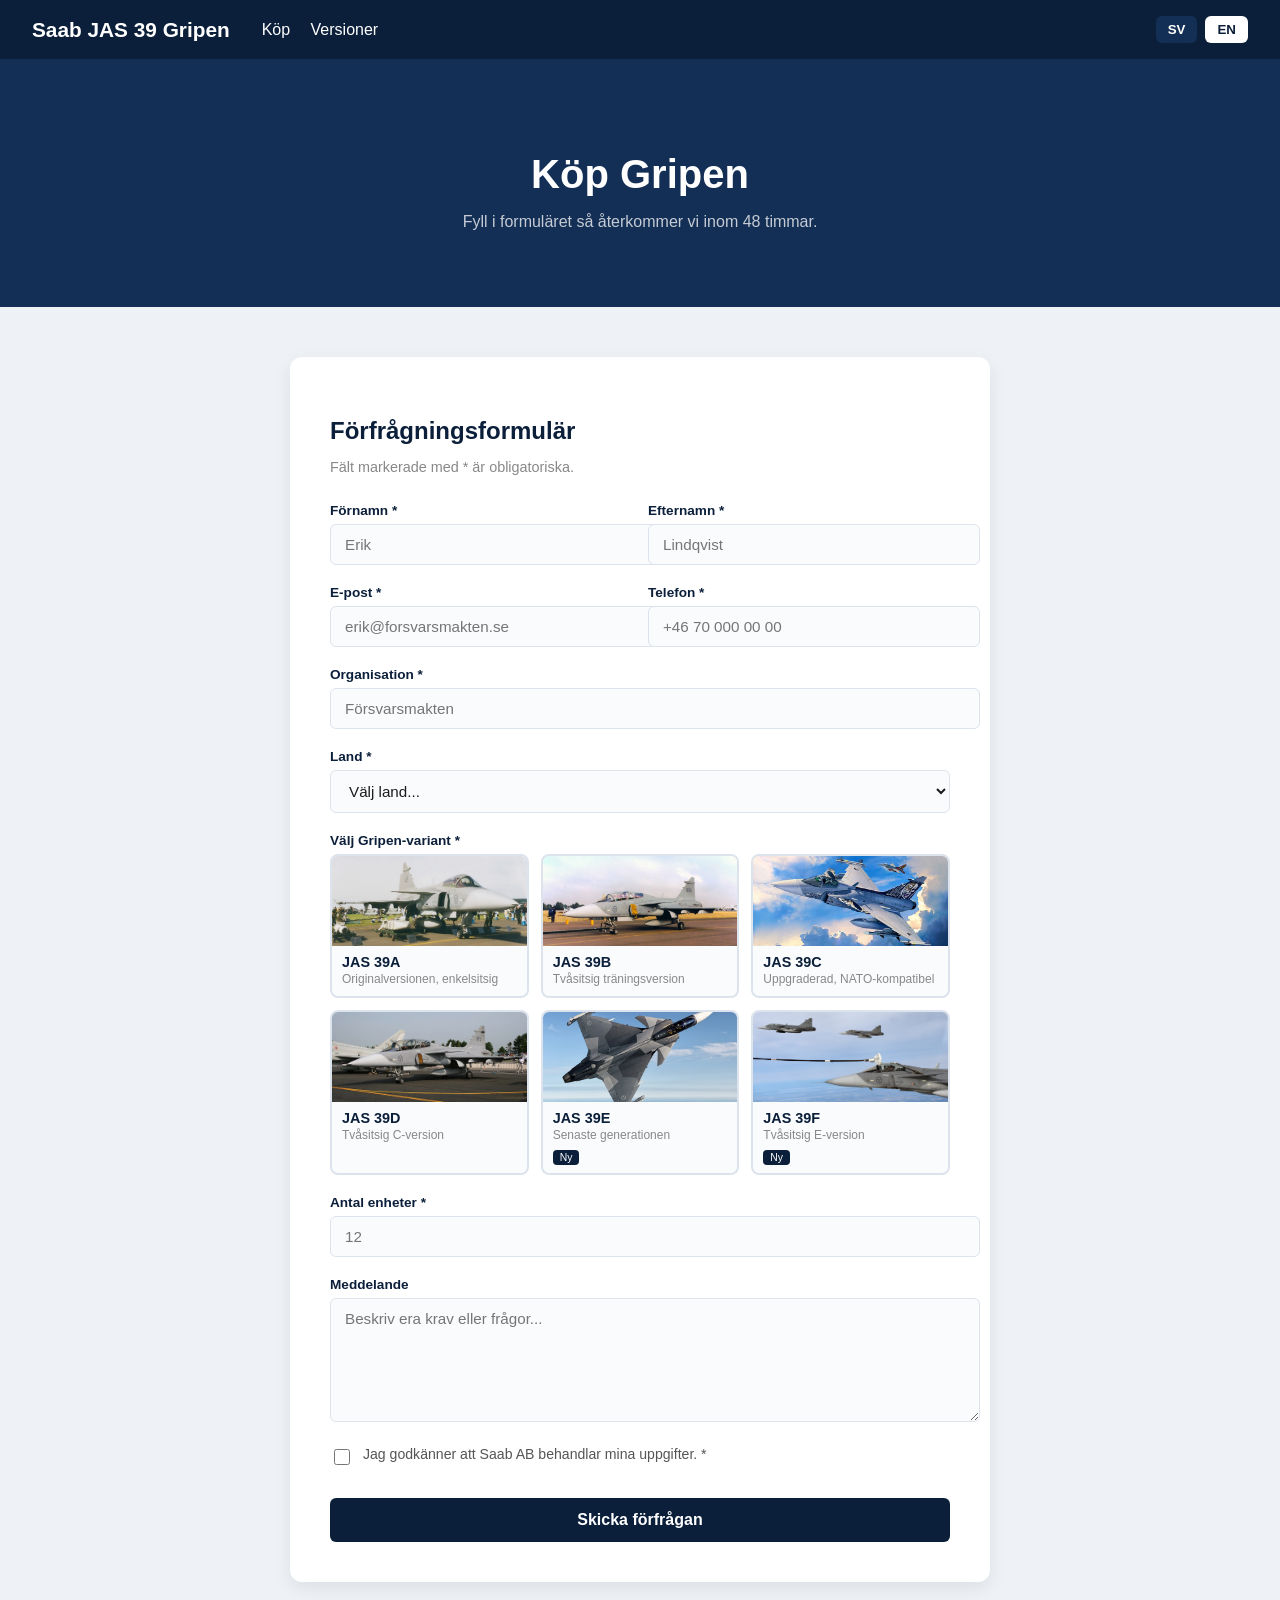
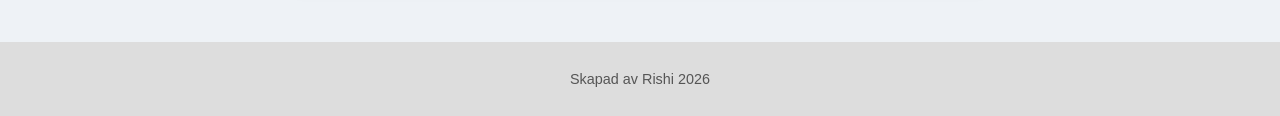
==== Köp/köp.html @ 461023c5 "16/03" ====
<!DOCTYPE html>
<html lang="sv">

<head>
    <meta charset="UTF-8">
    <meta name="viewport" content="width=device-width, initial-scale=1.0">
    <title>Köp – Saab JAS 39 Gripen</title>
    <link rel="stylesheet" href="köp.css">
    <link rel="icon" href="images/logo.png">
    <link rel="stylesheet" href="köpStyle.css">
</head>

<body>

    <header class="topbar">
        <div class="leftSide">
            <a href="index.html" class="logo">Saab JAS 39 Gripen</a>
            <nav>
                <a href="köp.html" data-sv="Köp" data-en="Buy">Köp</a>
                <a href="versioner.html" data-sv="Versioner" data-en="Versions">Versioner</a>
            </nav>
        </div>
        <div class="lang">
            <button class="langBtn active" id="btnSV">SV</button>
            <button class="langBtn" id="btnEN">EN</button>
        </div>
    </header>

    <section class="hero">
        <h1 data-sv="Köp Gripen" data-en="Buy Gripen">Köp Gripen</h1>
        <p data-sv="Fyll i formuläret så återkommer vi inom 48 timmar."
            data-en="Fill in the form and we'll get back to you within 48 hours.">
            Fyll i formuläret så återkommer vi inom 48 timmar.
        </p>
    </section>

    <main>
        <div class="formCard">
            <h2 data-sv="Förfrågningsformulär" data-en="Inquiry Form">Förfrågningsformulär</h2>
            <p class="sub" data-sv="Fält markerade med * är obligatoriska."
                data-en="Fields marked with * are required.">
                Fält markerade med * är obligatoriska.
            </p>

            <form id="orderForm" novalidate>

                <div class="fieldRow">
                    <div class="fieldGroup">
                        <label for="fname" data-sv="Förnamn *" data-en="First Name *">Förnamn *</label>
                        <input type="text" id="fname" placeholder="Erik">
                        <p class="errMsg" id="err-fname" data-sv="Ange förnamn." data-en="Enter first name.">Ange
                            förnamn.</p>
                    </div>
                    <div class="fieldGroup">
                        <label for="lname" data-sv="Efternamn *" data-en="Last Name *">Efternamn *</label>
                        <input type="text" id="lname" placeholder="Lindqvist">
                        <p class="errMsg" id="err-lname" data-sv="Ange efternamn." data-en="Enter last name.">Ange
                            efternamn.</p>
                    </div>
                </div>

                <div class="fieldRow">
                    <div class="fieldGroup">
                        <label for="email" data-sv="E-post *" data-en="Email *">E-post *</label>
                        <input type="email" id="email" placeholder="erik@forsvarsmakten.se">
                        <p class="errMsg" id="err-email" data-sv="Ange en giltig e-post."
                            data-en="Enter a valid email.">Ange en giltig e-post.</p>
                    </div>
                    <div class="fieldGroup">
                        <label for="phone" data-sv="Telefon *" data-en="Phone *">Telefon *</label>
                        <input type="tel" id="phone" placeholder="+46 70 000 00 00">
                        <p class="errMsg" id="err-phone" data-sv="Ange telefonnummer." data-en="Enter phone number.">
                            Ange telefonnummer.</p>
                    </div>
                </div>

                <div class="fieldGroup">
                    <label for="org" data-sv="Organisation *" data-en="Organisation *">Organisation *</label>
                    <input type="text" id="org" placeholder="Försvarsmakten">
                    <p class="errMsg" id="err-org" data-sv="Ange organisation." data-en="Enter organisation.">Ange
                        organisation.</p>
                </div>

                <div class="fieldGroup">
                    <label for="country" data-sv="Land *" data-en="Country *">Land *</label>
                    <select id="country">
                        <option value="" data-sv="Välj land..." data-en="Select country...">Välj land...</option>
                        <option>Sverige</option>
                        <option>Finland</option>
                        <option>Brasilien</option>
                        <option>Tjeckien</option>
                        <option>Ungern</option>
                        <option>Sydafrika</option>
                        <option>Thailand</option>
                        <option data-sv="Annat" data-en="Other">Annat</option>
                    </select>
                    <p class="errMsg" id="err-country" data-sv="Välj land." data-en="Select a country.">Välj land.</p>
                </div>

                <div class="fieldGroup">
                    <label data-sv="Välj Gripen-variant *" data-en="Choose Gripen Variant *">Välj Gripen-variant
                        *</label>
                    <div class="modelPicker">

                        <div class="modelCard" data-variant="JAS 39A">
                            <img src="39A.jpg" alt="JAS 39A">
                            <div class="modelInfo">
                                <span class="modelName">JAS 39A</span>
                                <span class="modelDesc" data-sv="Originalversionen, enkelsitsig"
                                    data-en="Original version, single-seat">Originalversionen, enkelsitsig</span>
                            </div>
                        </div>

                        <div class="modelCard" data-variant="JAS 39B">
                            <img src="39B.jpg" alt="JAS 39B">
                            <div class="modelInfo">
                                <span class="modelName">JAS 39B</span>
                                <span class="modelDesc" data-sv="Tvåsitsig träningsversion"
                                    data-en="Twin-seat training version">Tvåsitsig träningsversion</span>
                            </div>
                        </div>

                        <div class="modelCard" data-variant="JAS 39C">
                            <img src="39C.jpg" alt="JAS 39C">
                            <div class="modelInfo">
                                <span class="modelName">JAS 39C</span>
                                <span class="modelDesc" data-sv="Uppgraderad, NATO-kompatibel"
                                    data-en="Upgraded, NATO-compatible">Uppgraderad, NATO-kompatibel</span>
                            </div>
                        </div>

                        <div class="modelCard" data-variant="JAS 39D">
                            <img src="39D.jpg" alt="JAS 39D">
                            <div class="modelInfo">
                                <span class="modelName">JAS 39D</span>
                                <span class="modelDesc" data-sv="Tvåsitsig C-version"
                                    data-en="Twin-seat C-version">Tvåsitsig C-version</span>
                            </div>
                        </div>

                        <div class="modelCard" data-variant="JAS 39E">
                            <img src="39E.avif" alt="JAS 39E">
                            <div class="modelInfo">
                                <span class="modelName">JAS 39E</span>
                                <span class="modelDesc" data-sv="Senaste generationen"
                                    data-en="Latest generation">Senaste generationen</span>
                                <span class="modelTag" data-sv="Ny" data-en="New">Ny</span>
                            </div>
                        </div>

                        <div class="modelCard" data-variant="JAS 39F">
                            <img src="39F.jpg" alt="JAS 39F">
                            <div class="modelInfo">
                                <span class="modelName">JAS 39F</span>
                                <span class="modelDesc" data-sv="Tvåsitsig E-version"
                                    data-en="Twin-seat E-version">Tvåsitsig E-version</span>
                                <span class="modelTag" data-sv="Ny" data-en="New">Ny</span>
                            </div>
                        </div>

                    </div>
                    <input type="hidden" id="variant">
                    <p class="errMsg" id="err-variant" data-sv="Välj en variant." data-en="Select a variant.">Välj en
                        variant.</p>
                </div>

                <div class="fieldGroup">
                    <label for="qty" data-sv="Antal enheter *" data-en="Number of Units *">Antal enheter *</label>
                    <input type="number" id="qty" placeholder="12" min="1">
                    <p class="errMsg" id="err-qty" data-sv="Ange antal (min 1)." data-en="Enter quantity (min 1).">Ange
                        antal (min 1).</p>
                </div>

                <div class="fieldGroup">
                    <label for="message" data-sv="Meddelande" data-en="Message">Meddelande</label>
                    <textarea id="message" placeholder="Beskriv era krav eller frågor..."></textarea>
                </div>

                <div class="checkRow">
                    <input type="checkbox" id="terms">
                    <label for="terms" data-sv="Jag godkänner att Saab AB behandlar mina uppgifter. *"
                        data-en="I agree that Saab AB may process my data. *">
                        Jag godkänner att Saab AB behandlar mina uppgifter. *
                    </label>
                </div>
                <p class="errMsg" id="err-terms" data-sv="Du måste godkänna villkoren."
                    data-en="You must accept the terms.">Du måste godkänna villkoren.</p>

                <button type="submit" class="submitBtn" data-sv="Skicka förfrågan" data-en="Submit Inquiry">Skicka
                    förfrågan</button>

            </form>
        </div>
    </main>

    <div class="thankYou" id="thankYou">
        <div class="thankYouInner">
            <div class="thankYouCheck">✓</div>
            <h2 data-sv="Tack för din förfrågan!" data-en="Thank you for your inquiry!">Tack för din förfrågan!</h2>
            <p data-sv="Vi har tagit emot din beställning. Saabs försvarsteam återkommer inom 48 timmar."
                data-en="We have received your order. Saab's defence team will contact you within 48 hours.">
                Vi har tagit emot din beställning. Saabs försvarsteam återkommer inom 48 timmar.
            </p>
        </div>
    </div>

    <footer>
        <p data-sv="Skapad av Rishi 2026" data-en="Created by Rishi 2026">Skapad av Rishi 2026</p>
    </footer>

    <script src="köp.js"></script>

</body>

</html>
---- Köp/köpStyle.css ----
body {
    margin: 0;
    font-family: Arial, Helvetica, sans-serif;
    background: #eef2f6;
    color: #1c1c1c;
}

/* TOPBAR */
.topbar {
    background: #0b1f3a;
    color: white;
    padding: 1rem 2rem;
    display: flex;
    justify-content: space-between;
    align-items: center;
}

.leftSide {
    display: flex;
    align-items: center;
    gap: 2rem;
}

.logo {
    color: white;
    text-decoration: none;
    font-weight: bold;
    font-size: 1.3rem;
}

nav a {
    color: white;
    text-decoration: none;
    margin-right: 1rem;
}

.lang {
    display: flex;
    gap: 8px;
}

.langBtn {
    background: white;
    color: #0b1f3a;
    border: none;
    padding: 6px 12px;
    border-radius: 6px;
    font-weight: bold;
    cursor: pointer;
}

.langBtn.active {
    background: #142f55;
    color: white;
}

/* HERO */
.hero {
    background: #142f55;
    color: white;
    padding: 60px 20px;
    text-align: center;
}

.hero h1 {
    font-size: 2.5rem;
    margin-bottom: 10px;
}

.hero p {
    font-size: 1rem;
    opacity: 0.75;
}

/* MAIN */
main {
    max-width: 700px;
    margin: 50px auto;
    padding: 0 20px;
}

/* FORM CARD */
.formCard {
    background: white;
    padding: 40px;
    border-radius: 12px;
    box-shadow: 0 6px 18px rgba(0, 0, 0, 0.08);
}

.formCard h2 {
    font-size: 1.5rem;
    margin-bottom: 6px;
    color: #0b1f3a;
}

.formCard .sub {
    color: #888;
    font-size: 0.9rem;
    margin-bottom: 28px;
}

/* FIELDS */
.fieldGroup {
    margin-bottom: 20px;
}

.fieldRow {
    display: grid;
    grid-template-columns: 1fr 1fr;
    gap: 16px;
}

label {
    display: block;
    font-size: 0.85rem;
    font-weight: bold;
    margin-bottom: 6px;
    color: #0b1f3a;
}

input,
select,
textarea {
    width: 100%;
    padding: 11px 14px;
    border: 1.5px solid #dde3ec;
    border-radius: 6px;
    font-family: Arial, Helvetica, sans-serif;
    font-size: 0.95rem;
    color: #1c1c1c;
    background: #fafbfd;
    outline: none;
    transition: border-color 0.2s;
}

input:focus,
select:focus,
textarea:focus {
    border-color: #4a9eff;
}

textarea {
    resize: vertical;
    min-height: 100px;
}

/* MODEL PICKER */
.modelPicker {
    display: grid;
    grid-template-columns: repeat(3, 1fr);
    gap: 12px;
    margin-top: 4px;
}

.modelCard {
    border: 2px solid #dde3ec;
    border-radius: 8px;
    overflow: hidden;
    cursor: pointer;
    transition: border-color 0.2s, box-shadow 0.2s;
    background: #fafbfd;
}

.modelCard:hover {
    border-color: #4a9eff;
}

.modelCard.selected {
    border-color: #0b1f3a;
    box-shadow: 0 0 0 3px rgba(11, 31, 58, 0.12);
}

.modelCard img {
    width: 100%;
    height: 90px;
    object-fit: cover;
    display: block;
}

.modelInfo {
    padding: 8px 10px;
    display: flex;
    flex-direction: column;
    gap: 2px;
}

.modelName {
    font-weight: bold;
    font-size: 0.9rem;
    color: #0b1f3a;
}

.modelDesc {
    font-size: 0.75rem;
    color: #888;
    line-height: 1.3;
}

.modelTag {
    display: inline-block;
    margin-top: 4px;
    font-size: 0.65rem;
    background: #0b1f3a;
    color: white;
    padding: 2px 7px;
    border-radius: 4px;
    width: fit-content;
}

/* CHECKBOX */
.checkRow {
    display: flex;
    align-items: flex-start;
    gap: 10px;
    margin-bottom: 6px;
}

.checkRow input[type="checkbox"] {
    width: 16px;
    min-width: 16px;
    height: 16px;
    margin-top: 3px;
    cursor: pointer;
    accent-color: #0b1f3a;
}

.checkRow label {
    font-weight: normal;
    font-size: 0.88rem;
    color: #555;
    margin: 0;
}

/* ERROR */
.errMsg {
    color: #d9534f;
    font-size: 0.78rem;
    margin-top: 4px;
    display: none;
}

.errMsg.show {
    display: block;
}

input.error,
select.error {
    border-color: #d9534f;
}

.modelPicker.error .modelCard:not(.selected) {
    border-color: #d9534f;
}

/* SUBMIT */
.submitBtn {
    width: 100%;
    margin-top: 24px;
    padding: 13px;
    background: #0b1f3a;
    color: white;
    border: none;
    border-radius: 6px;
    font-size: 1rem;
    font-family: Arial, Helvetica, sans-serif;
    font-weight: bold;
    cursor: pointer;
    transition: background 0.2s;
}

.submitBtn:hover {
    background: #142f55;
}

/* THANK YOU */
.thankYou {
    display: none;
    max-width: 700px;
    margin: 0 auto 50px;
    padding: 0 20px;
}

.thankYou.show {
    display: block;
}

.thankYouInner {
    background: #0b1f3a;
    color: white;
    border-radius: 12px;
    padding: 50px 40px;
    text-align: center;
}

.thankYouCheck {
    width: 60px;
    height: 60px;
    background: rgba(74, 158, 255, 0.2);
    border-radius: 50%;
    display: flex;
    align-items: center;
    justify-content: center;
    font-size: 1.6rem;
    color: #4a9eff;
    margin: 0 auto 20px;
}

.thankYouInner h2 {
    font-size: 1.6rem;
    margin-bottom: 10px;
}

.thankYouInner p {
    color: rgba(255, 255, 255, 0.7);
    font-size: 0.95rem;
    line-height: 1.6;
}

/* FOOTER */
footer {
    background: #ddd;
    text-align: center;
    padding: 15px;
    margin-top: 60px;
    font-size: 0.9rem;
    color: #555;
}

/* RESPONSIVE */
@media (max-width: 600px) {
    .topbar {
        flex-direction: column;
        gap: 10px;
    }

    .fieldRow {
        grid-template-columns: 1fr;
    }

    .modelPicker {
        grid-template-columns: repeat(2, 1fr);
    }

    .formCard {
        padding: 24px;
    }
}
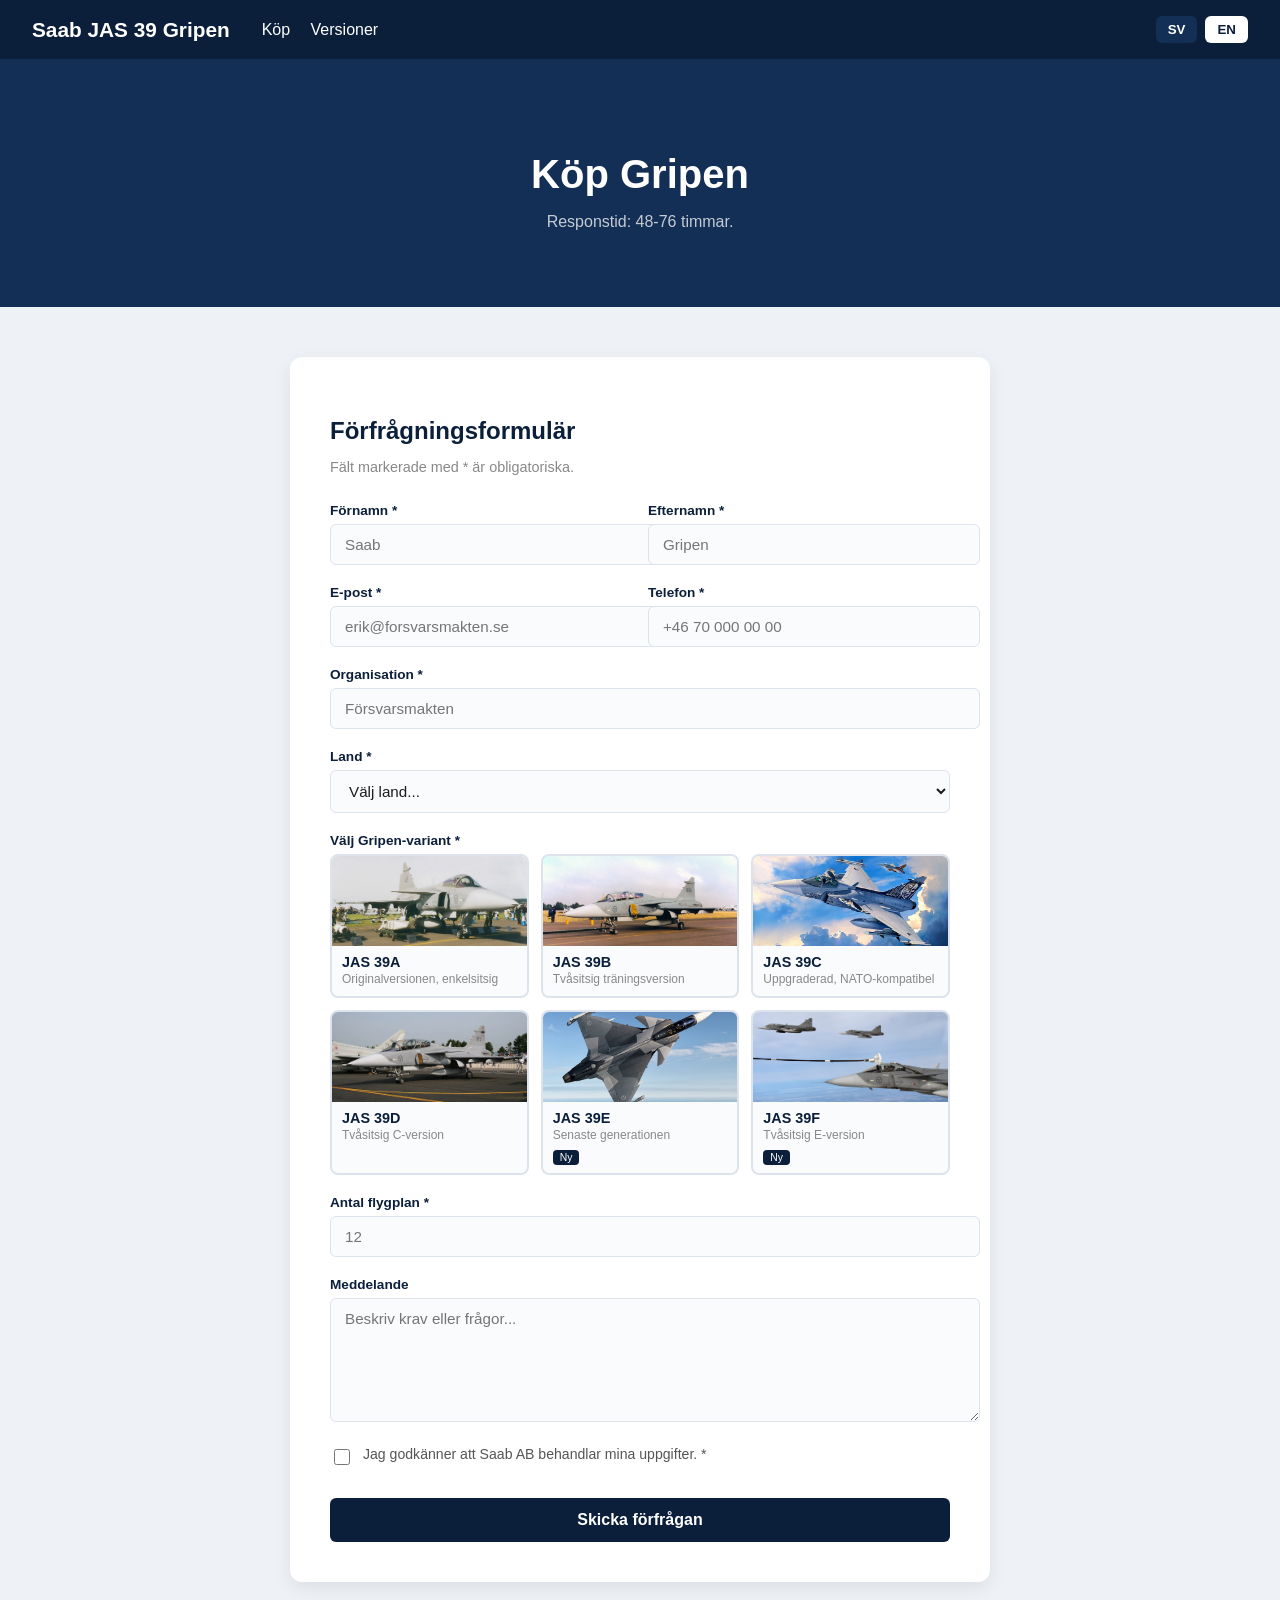
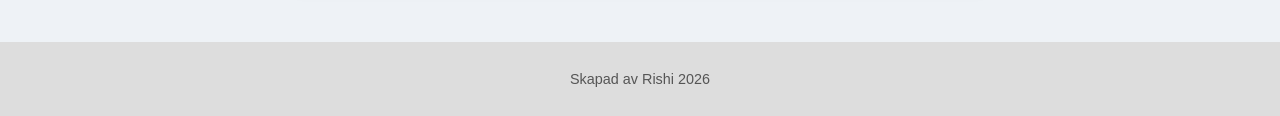
==== commit 8dc8bdb4: "Fixed ijhtml links" ====
--- a/Köp/köp.html
+++ b/Köp/köp.html
@@ -6,7 +6,7 @@
     <meta name="viewport" content="width=device-width, initial-scale=1.0">
     <title>Köp – Saab JAS 39 Gripen</title>
     <link rel="stylesheet" href="köp.css">
-    <link rel="icon" href="images/logo.png">
+    <link rel="icon" href="logo.png">
     <link rel="stylesheet" href="köpStyle.css">
 </head>
 
@@ -14,7 +14,8 @@
 
     <header class="topbar">
         <div class="leftSide">
-            <a href="index.html" class="logo">Saab JAS 39 Gripen</a>
+            <a href="../index.html" class="logo">Saab JAS 39
+                Gripen</a>
             <nav>
                 <a href="köp.html" data-sv="Köp" data-en="Buy">Köp</a>
                 <a href="versioner.html" data-sv="Versioner" data-en="Versions">Versioner</a>
@@ -30,7 +31,7 @@
         <h1 data-sv="Köp Gripen" data-en="Buy Gripen">Köp Gripen</h1>
         <p data-sv="Fyll i formuläret så återkommer vi inom 48 timmar."
             data-en="Fill in the form and we'll get back to you within 48 hours.">
-            Fyll i formuläret så återkommer vi inom 48 timmar.
+            Responstid: 48-76 timmar.
         </p>
     </section>
 
@@ -47,13 +48,13 @@
                 <div class="fieldRow">
                     <div class="fieldGroup">
                         <label for="fname" data-sv="Förnamn *" data-en="First Name *">Förnamn *</label>
-                        <input type="text" id="fname" placeholder="Erik">
+                        <input type="text" id="fname" placeholder="Saab">
                         <p class="errMsg" id="err-fname" data-sv="Ange förnamn." data-en="Enter first name.">Ange
                             förnamn.</p>
                     </div>
                     <div class="fieldGroup">
                         <label for="lname" data-sv="Efternamn *" data-en="Last Name *">Efternamn *</label>
-                        <input type="text" id="lname" placeholder="Lindqvist">
+                        <input type="text" id="lname" placeholder="Gripen">
                         <p class="errMsg" id="err-lname" data-sv="Ange efternamn." data-en="Enter last name.">Ange
                             efternamn.</p>
                     </div>
@@ -165,7 +166,7 @@
                 </div>
 
                 <div class="fieldGroup">
-                    <label for="qty" data-sv="Antal enheter *" data-en="Number of Units *">Antal enheter *</label>
+                    <label for="qty" data-sv="Antal enheter *" data-en="Number of Units *">Antal flygplan *</label>
                     <input type="number" id="qty" placeholder="12" min="1">
                     <p class="errMsg" id="err-qty" data-sv="Ange antal (min 1)." data-en="Enter quantity (min 1).">Ange
                         antal (min 1).</p>
@@ -173,7 +174,7 @@
 
                 <div class="fieldGroup">
                     <label for="message" data-sv="Meddelande" data-en="Message">Meddelande</label>
-                    <textarea id="message" placeholder="Beskriv era krav eller frågor..."></textarea>
+                    <textarea id="message" placeholder="Beskriv krav eller frågor..."></textarea>
                 </div>
 
                 <div class="checkRow">
